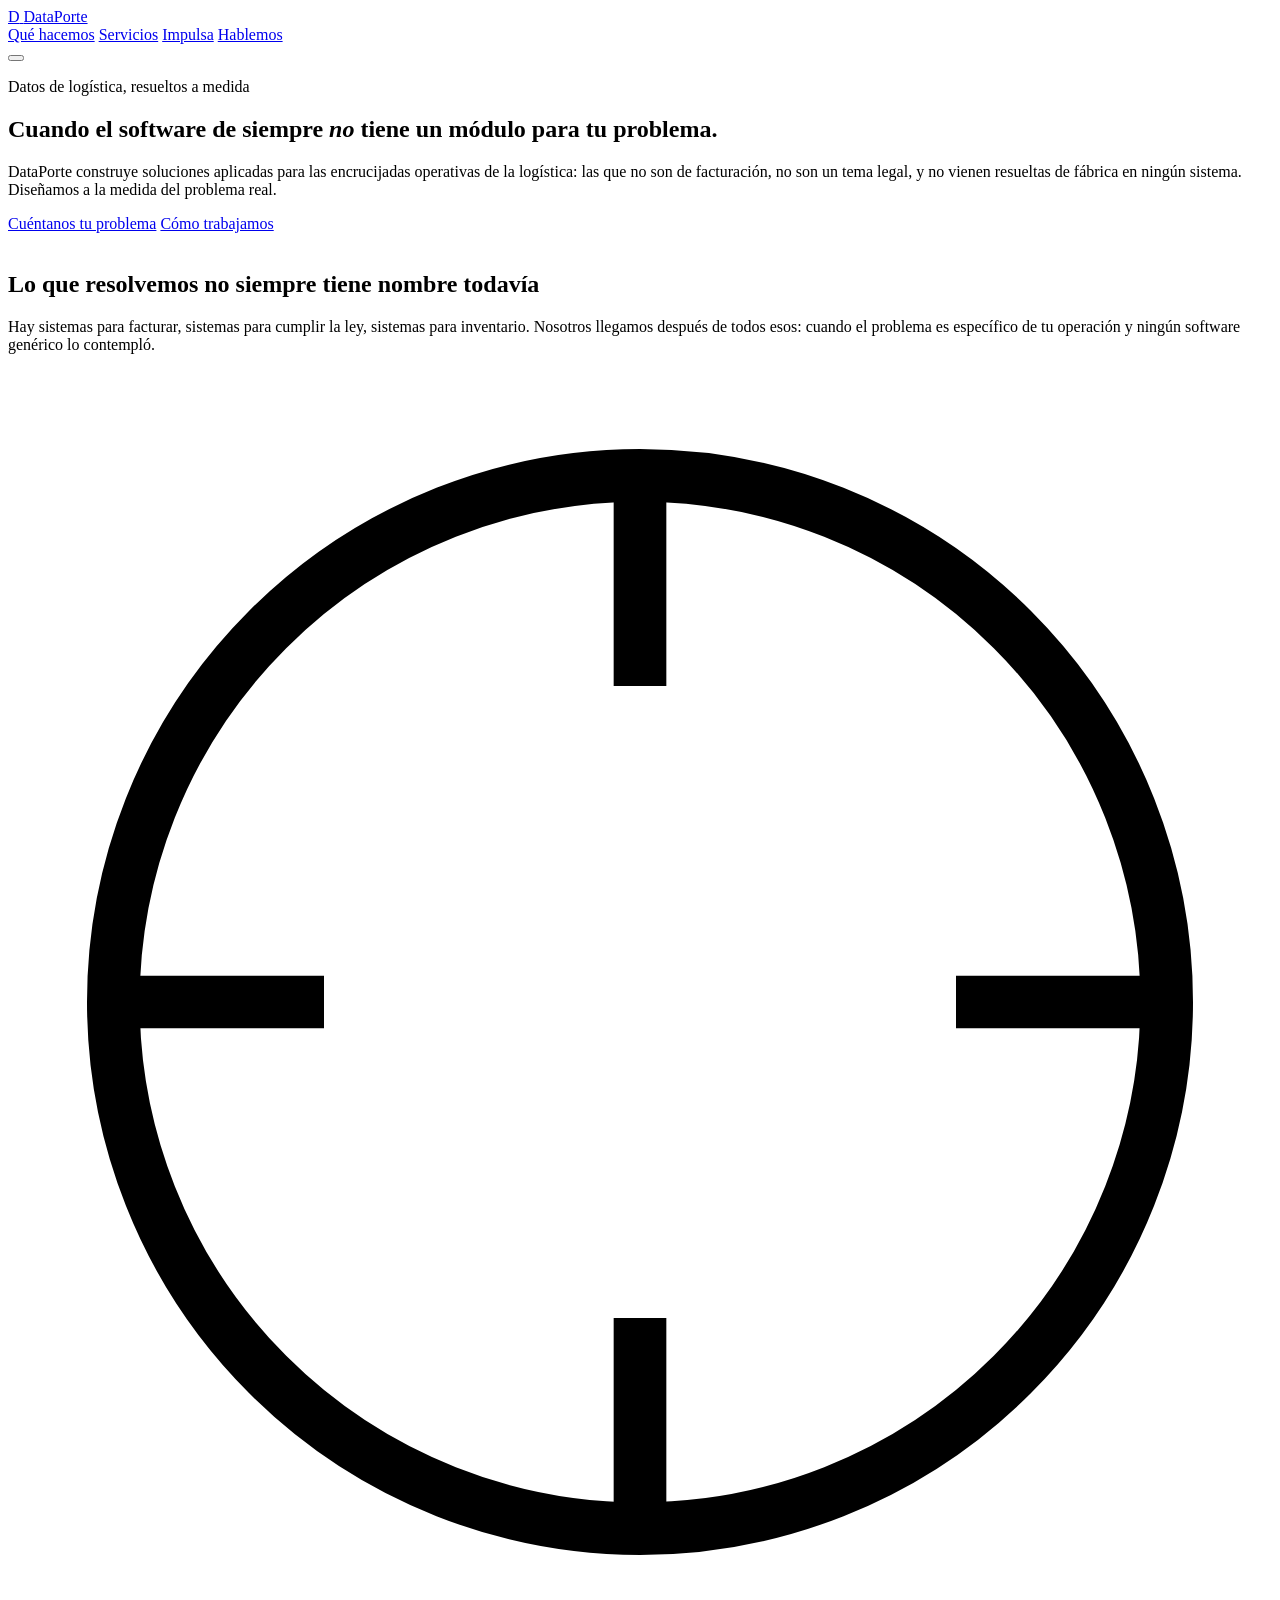
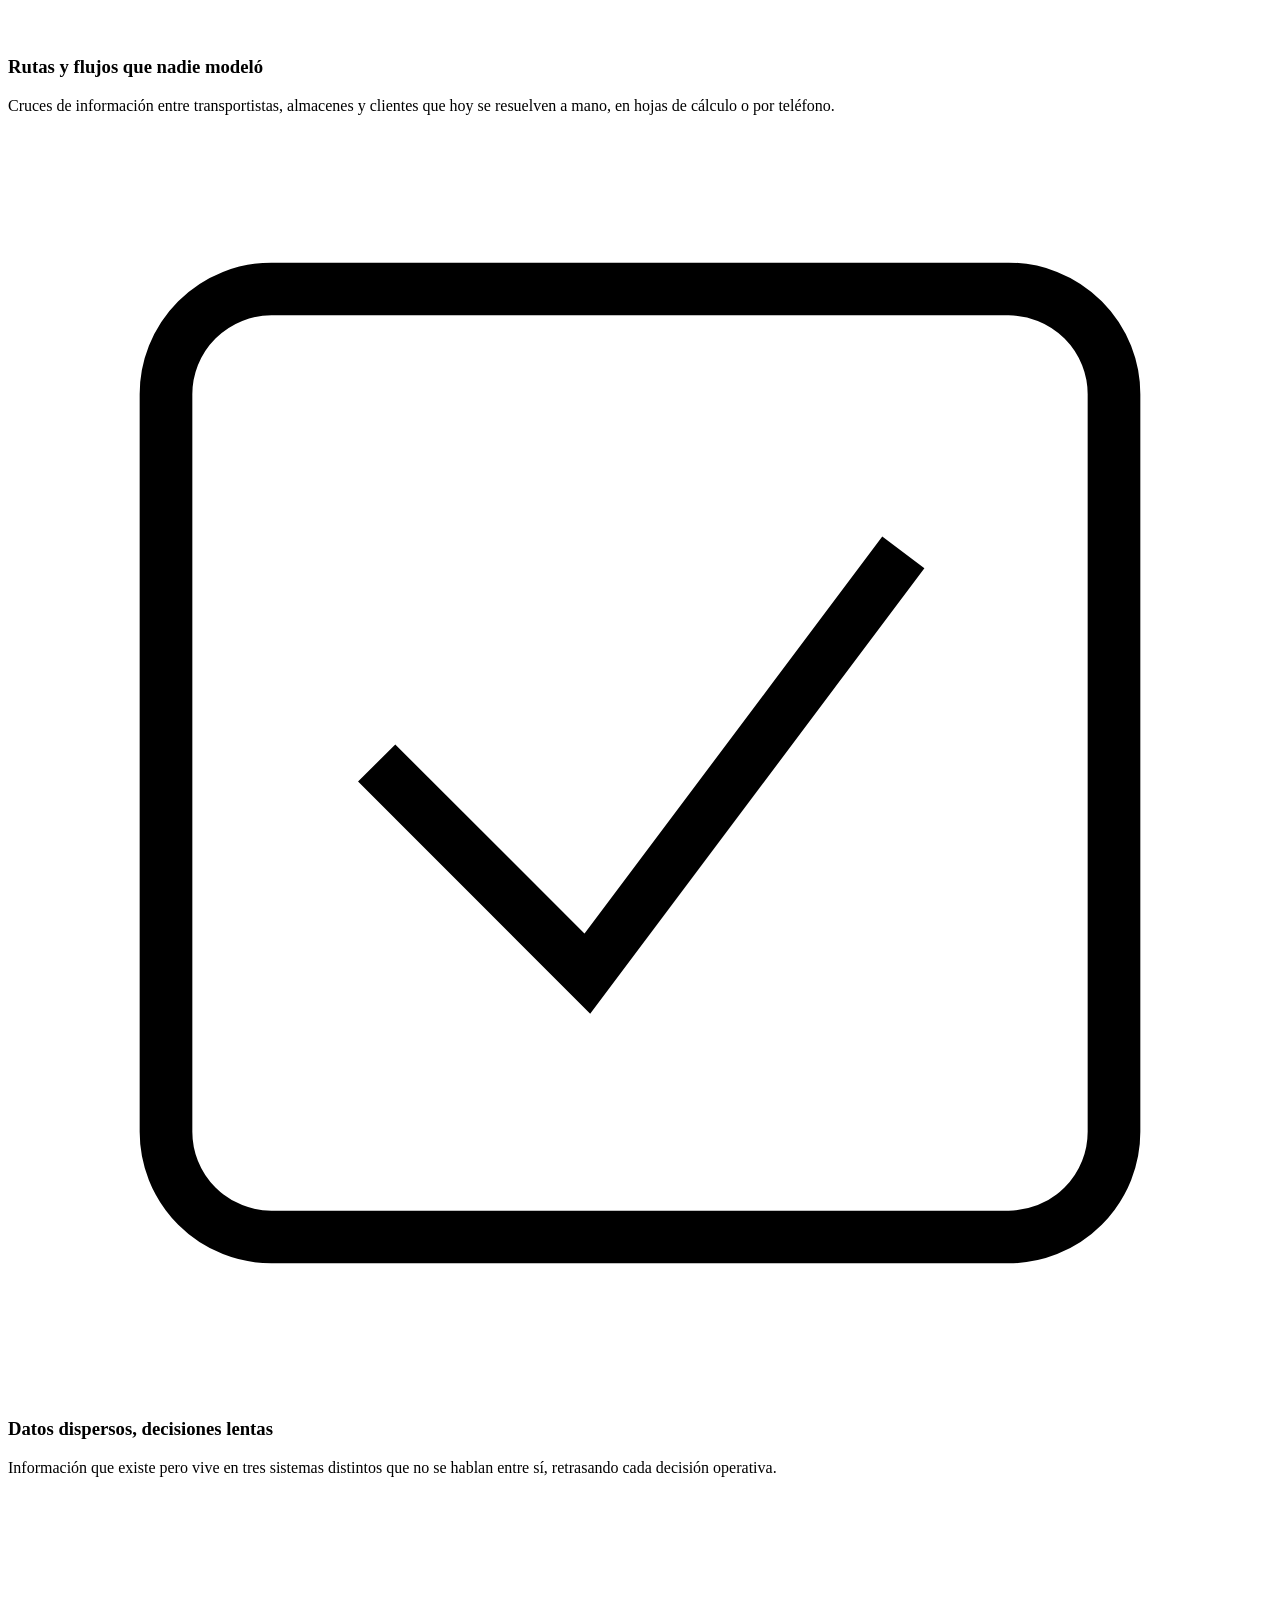
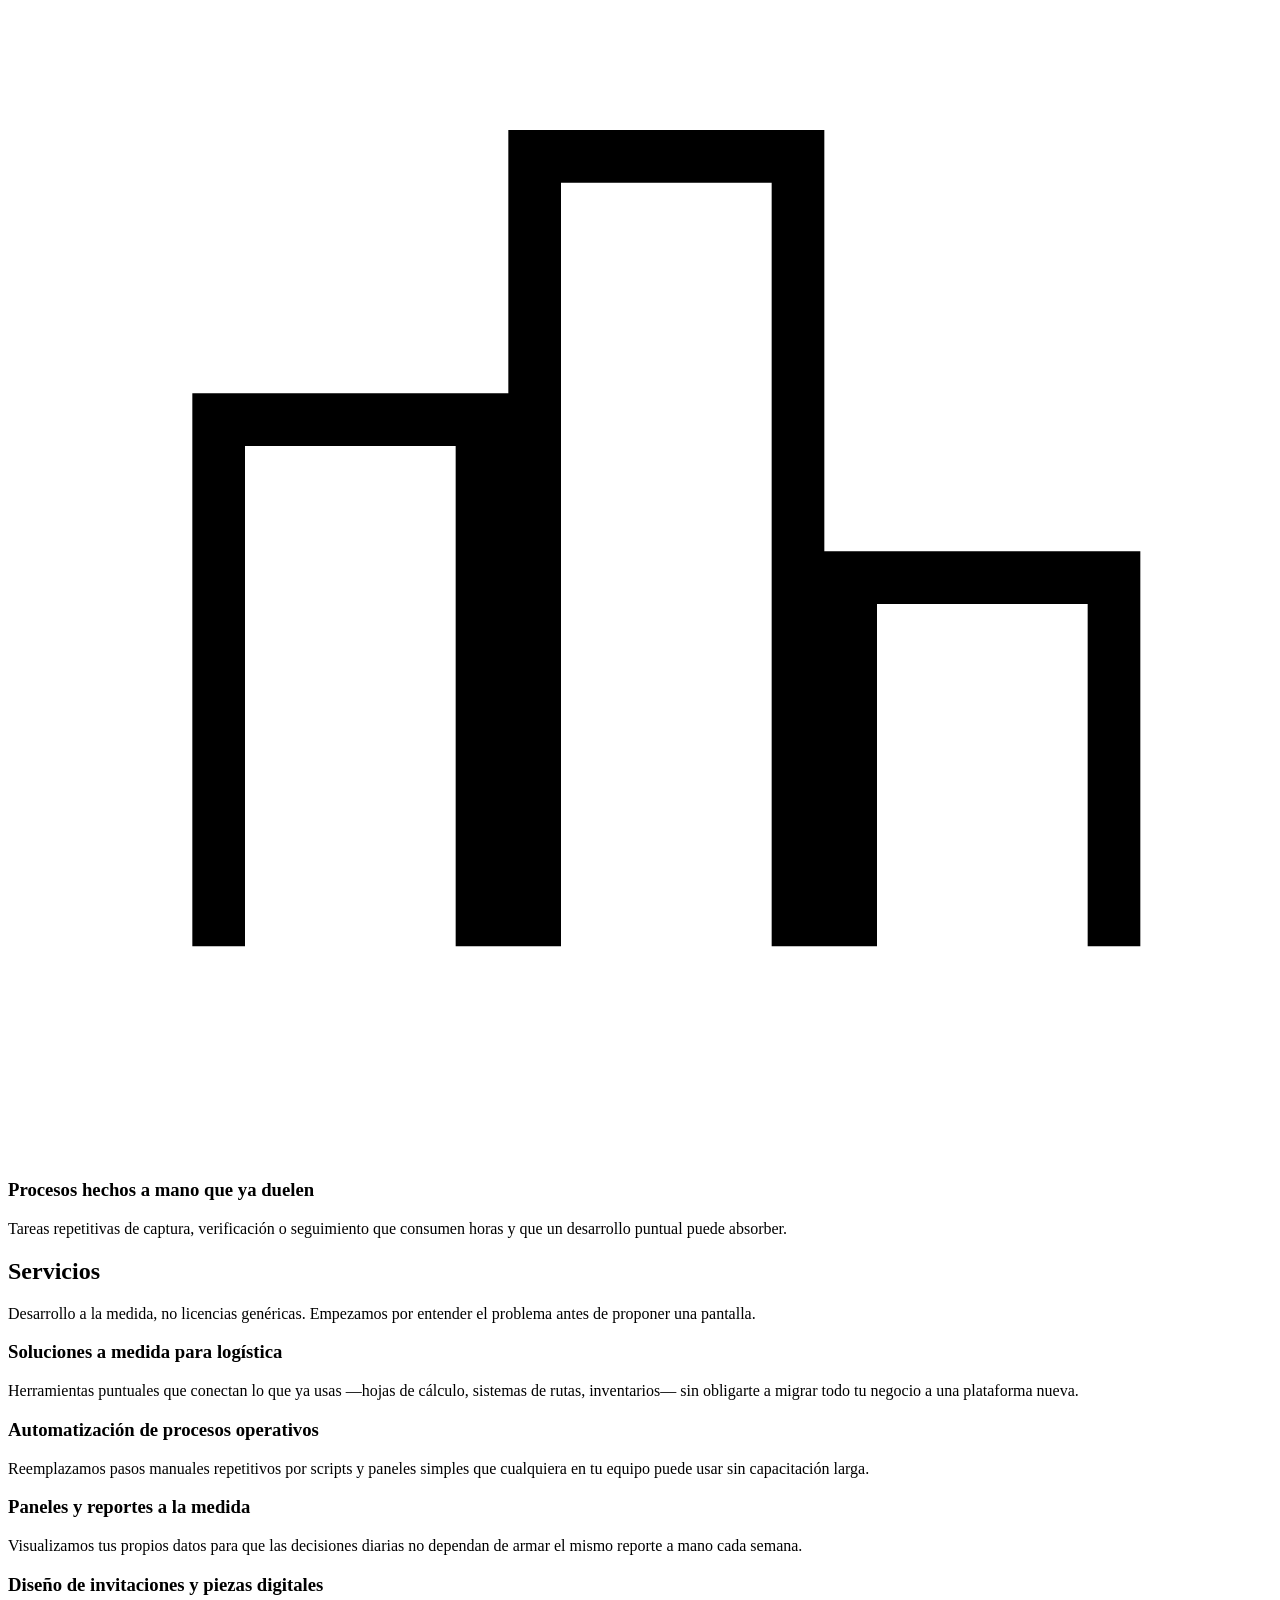
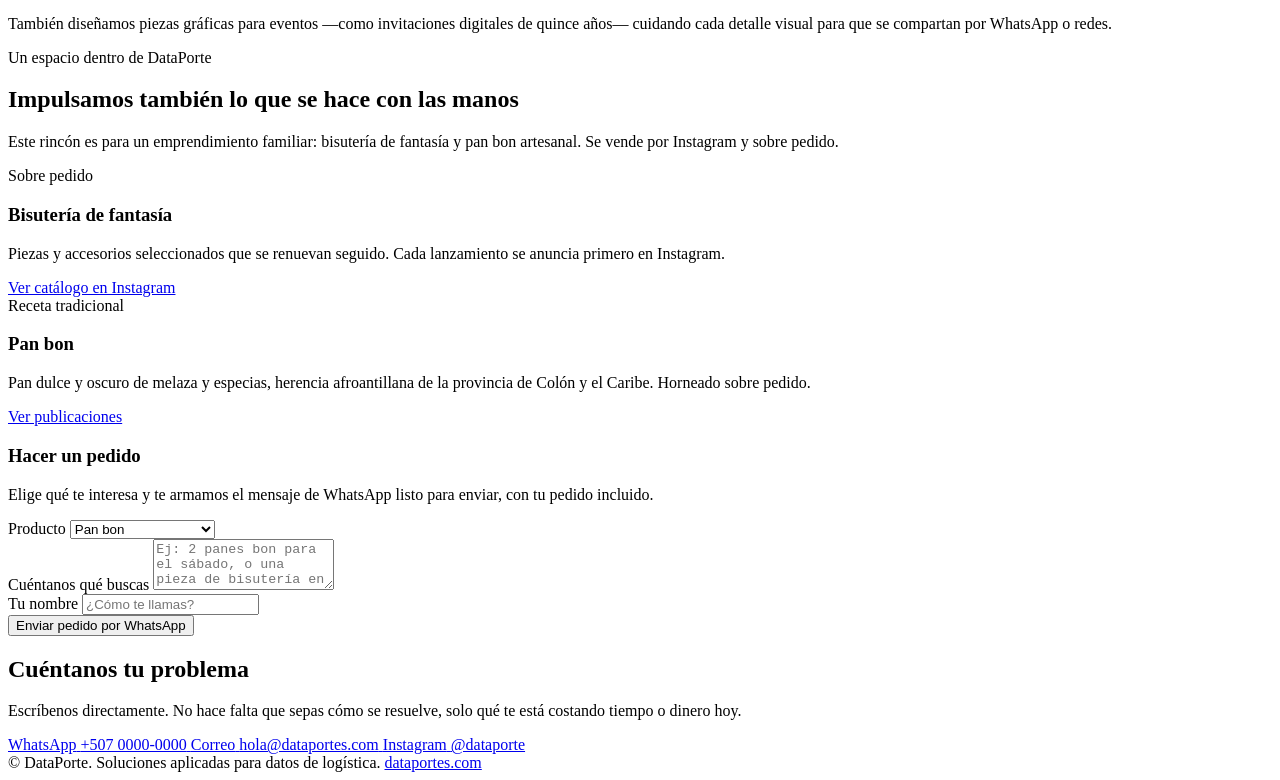
==== index.html @ 29380e54 "Add files via upload" ====
<!DOCTYPE html>
<html lang="es">
<head>
<meta charset="UTF-8">
<meta name="viewport" content="width=device-width, initial-scale=1.0">
<title>DataPorte — Soluciones aplicadas para datos de logística</title>
<meta name="description" content="DataPorte diseña soluciones tecnológicas a medida para problemas de logística y operación que el software convencional no resuelve.">
<link rel="icon" href="assets/logo.png">
<link rel="preconnect" href="https://fonts.googleapis.com">
<link href="https://fonts.googleapis.com/css2?family=Space+Grotesk:wght@400;500;600;700&family=Work+Sans:wght@400;500;600&display=swap" rel="stylesheet">
<link rel="stylesheet" href="../shared/reset.css">
<link rel="stylesheet" href="css/style.css">
</head>
<body>

<div class="route-bg" aria-hidden="true"></div>

<header class="site-header" id="top">
  <div class="wrap header-inner">
    <a class="brand" href="#top">
      <span class="brand-mark">D</span>
      <span class="brand-word">DataPorte</span>
    </a>
    <nav class="main-nav" id="main-nav">
      <a href="#que-hacemos">Qué hacemos</a>
      <a href="#servicios">Servicios</a>
      <a href="#impulsa">Impulsa</a>
      <a href="#contacto" class="nav-cta">Hablemos</a>
    </nav>
    <button class="nav-toggle" id="nav-toggle" aria-expanded="false" aria-controls="main-nav" aria-label="Abrir menú">
      <span></span><span></span><span></span>
    </button>
  </div>
</header>

<main>

  <!-- HERO -->
  <section class="hero wrap" id="hero">
    <div class="hero-copy">
      <p class="hero-kicker">Datos de logística, resueltos a medida</p>
      <h1>Cuando el software de siempre <em>no</em> tiene un módulo para tu problema.</h1>
      <p class="hero-lead">DataPorte construye soluciones aplicadas para las encrucijadas operativas de la logística: las que no son de facturación, no son un tema legal, y no vienen resueltas de fábrica en ningún sistema. Diseñamos a la medida del problema real.</p>
      <div class="hero-actions">
        <a href="#contacto" class="btn btn-primary">Cuéntanos tu problema</a>
        <a href="#que-hacemos" class="btn btn-ghost">Cómo trabajamos</a>
      </div>
    </div>
    <div class="hero-mark" aria-hidden="true">
      <img src="assets/logo.png" alt="" class="hero-logo">
    </div>
  </section>

  <!-- QUE HACEMOS -->
  <section class="section" id="que-hacemos">
    <div class="wrap">
      <div class="section-head">
        <h2>Lo que resolvemos no siempre tiene nombre todavía</h2>
        <p class="section-lead">Hay sistemas para facturar, sistemas para cumplir la ley, sistemas para inventario. Nosotros llegamos después de todos esos: cuando el problema es específico de tu operación y ningún software genérico lo contempló.</p>
      </div>

      <div class="problem-grid">
        <article class="problem-card">
          <svg class="problem-icon" viewBox="0 0 48 48" aria-hidden="true"><circle cx="24" cy="24" r="20" fill="none" stroke="currentColor" stroke-width="2"/><path d="M24 4 L24 12 M24 36 L24 44 M4 24 L12 24 M36 24 L44 24" stroke="currentColor" stroke-width="2"/></svg>
          <h3>Rutas y flujos que nadie modeló</h3>
          <p>Cruces de información entre transportistas, almacenes y clientes que hoy se resuelven a mano, en hojas de cálculo o por teléfono.</p>
        </article>
        <article class="problem-card">
          <svg class="problem-icon" viewBox="0 0 48 48" aria-hidden="true"><rect x="6" y="6" width="36" height="36" rx="4" fill="none" stroke="currentColor" stroke-width="2"/><path d="M14 24 L22 32 L34 16" fill="none" stroke="currentColor" stroke-width="2"/></svg>
          <h3>Datos dispersos, decisiones lentas</h3>
          <p>Información que existe pero vive en tres sistemas distintos que no se hablan entre sí, retrasando cada decisión operativa.</p>
        </article>
        <article class="problem-card">
          <svg class="problem-icon" viewBox="0 0 48 48" aria-hidden="true"><path d="M8 40 L8 20 L18 20 L18 40 M20 40 L20 10 L30 10 L30 40 M32 40 L32 26 L42 26 L42 40" fill="none" stroke="currentColor" stroke-width="2"/></svg>
          <h3>Procesos hechos a mano que ya duelen</h3>
          <p>Tareas repetitivas de captura, verificación o seguimiento que consumen horas y que un desarrollo puntual puede absorber.</p>
        </article>
      </div>
    </div>
  </section>

  <!-- SERVICIOS -->
  <section class="section section-alt" id="servicios">
    <div class="wrap">
      <div class="section-head">
        <h2>Servicios</h2>
        <p class="section-lead">Desarrollo a la medida, no licencias genéricas. Empezamos por entender el problema antes de proponer una pantalla.</p>
      </div>

      <div class="service-list">
        <div class="service-row">
          <h3>Soluciones a medida para logística</h3>
          <p>Herramientas puntuales que conectan lo que ya usas —hojas de cálculo, sistemas de rutas, inventarios— sin obligarte a migrar todo tu negocio a una plataforma nueva.</p>
        </div>
        <div class="service-row">
          <h3>Automatización de procesos operativos</h3>
          <p>Reemplazamos pasos manuales repetitivos por scripts y paneles simples que cualquiera en tu equipo puede usar sin capacitación larga.</p>
        </div>
        <div class="service-row">
          <h3>Paneles y reportes a la medida</h3>
          <p>Visualizamos tus propios datos para que las decisiones diarias no dependan de armar el mismo reporte a mano cada semana.</p>
        </div>
        <div class="service-row">
          <h3>Diseño de invitaciones y piezas digitales</h3>
          <p>También diseñamos piezas gráficas para eventos —como invitaciones digitales de quince años— cuidando cada detalle visual para que se compartan por WhatsApp o redes.</p>
        </div>
      </div>
    </div>
  </section>

  <!-- IMPULSA -->
  <section class="section section-impulsa" id="impulsa">
    <div class="wrap">
      <div class="section-head">
        <p class="hero-kicker impulsa-kicker">Un espacio dentro de DataPorte</p>
        <h2>Impulsamos también lo que se hace con las manos</h2>
        <p class="section-lead">Este rincón es para un emprendimiento familiar: bisutería de fantasía y pan bon artesanal. Se vende por Instagram y sobre pedido.</p>
      </div>

      <div class="impulsa-grid">
        <article class="impulsa-card">
          <div class="impulsa-badge">Sobre pedido</div>
          <h3>Bisutería de fantasía</h3>
          <p>Piezas y accesorios seleccionados que se renuevan seguido. Cada lanzamiento se anuncia primero en Instagram.</p>
          <a href="https://instagram.com/TU_INSTAGRAM_BISUTERIA" target="_blank" rel="noopener" class="btn btn-outline">Ver catálogo en Instagram</a>
        </article>

        <article class="impulsa-card">
          <div class="impulsa-badge">Receta tradicional</div>
          <h3>Pan bon</h3>
          <p>Pan dulce y oscuro de melaza y especias, herencia afroantillana de la provincia de Colón y el Caribe. Horneado sobre pedido.</p>
          <a href="https://instagram.com/TU_INSTAGRAM_PANBON" target="_blank" rel="noopener" class="btn btn-outline">Ver publicaciones</a>
        </article>
      </div>

      <div class="order-box" id="pedido">
        <div class="order-copy">
          <h3>Hacer un pedido</h3>
          <p>Elige qué te interesa y te armamos el mensaje de WhatsApp listo para enviar, con tu pedido incluido.</p>
        </div>
        <form class="order-form" id="order-form">
          <div class="field-row">
            <label for="producto">Producto</label>
            <select id="producto" name="producto">
              <option value="Pan bon">Pan bon</option>
              <option value="Bisutería de fantasía">Bisutería de fantasía</option>
              <option value="Ambos">Ambos</option>
            </select>
          </div>
          <div class="field-row">
            <label for="detalle">Cuéntanos qué buscas</label>
            <textarea id="detalle" name="detalle" rows="3" placeholder="Ej: 2 panes bon para el sábado, o una pieza de bisutería en tono dorado"></textarea>
          </div>
          <div class="field-row">
            <label for="nombre">Tu nombre</label>
            <input type="text" id="nombre" name="nombre" placeholder="¿Cómo te llamas?">
          </div>
          <button type="submit" class="btn btn-primary">Enviar pedido por WhatsApp</button>
          <p class="order-note" id="order-note"></p>
        </form>
      </div>
    </div>
  </section>

  <!-- CONTACTO -->
  <section class="section section-contact" id="contacto">
    <div class="wrap contact-inner">
      <div>
        <h2>Cuéntanos tu problema</h2>
        <p class="section-lead">Escríbenos directamente. No hace falta que sepas cómo se resuelve, solo qué te está costando tiempo o dinero hoy.</p>
      </div>
      <div class="contact-links">
        <a href="https://wa.me/50700000000" target="_blank" rel="noopener" class="contact-link">
          <span class="contact-label">WhatsApp</span>
          <span class="contact-value">+507 0000-0000</span>
        </a>
        <a href="mailto:hola@dataportes.com" class="contact-link">
          <span class="contact-label">Correo</span>
          <span class="contact-value">hola@dataportes.com</span>
        </a>
        <a href="https://instagram.com/TU_INSTAGRAM_DATAPORTE" target="_blank" rel="noopener" class="contact-link">
          <span class="contact-label">Instagram</span>
          <span class="contact-value">@dataporte</span>
        </a>
      </div>
    </div>
  </section>

</main>

<footer class="site-footer">
  <div class="wrap footer-inner">
    <span>© <span id="year"></span> DataPorte. Soluciones aplicadas para datos de logística.</span>
    <a href="/" class="footer-note">dataportes.com</a>
  </div>
</footer>

<script src="js/script.js"></script>
</body>
</html>
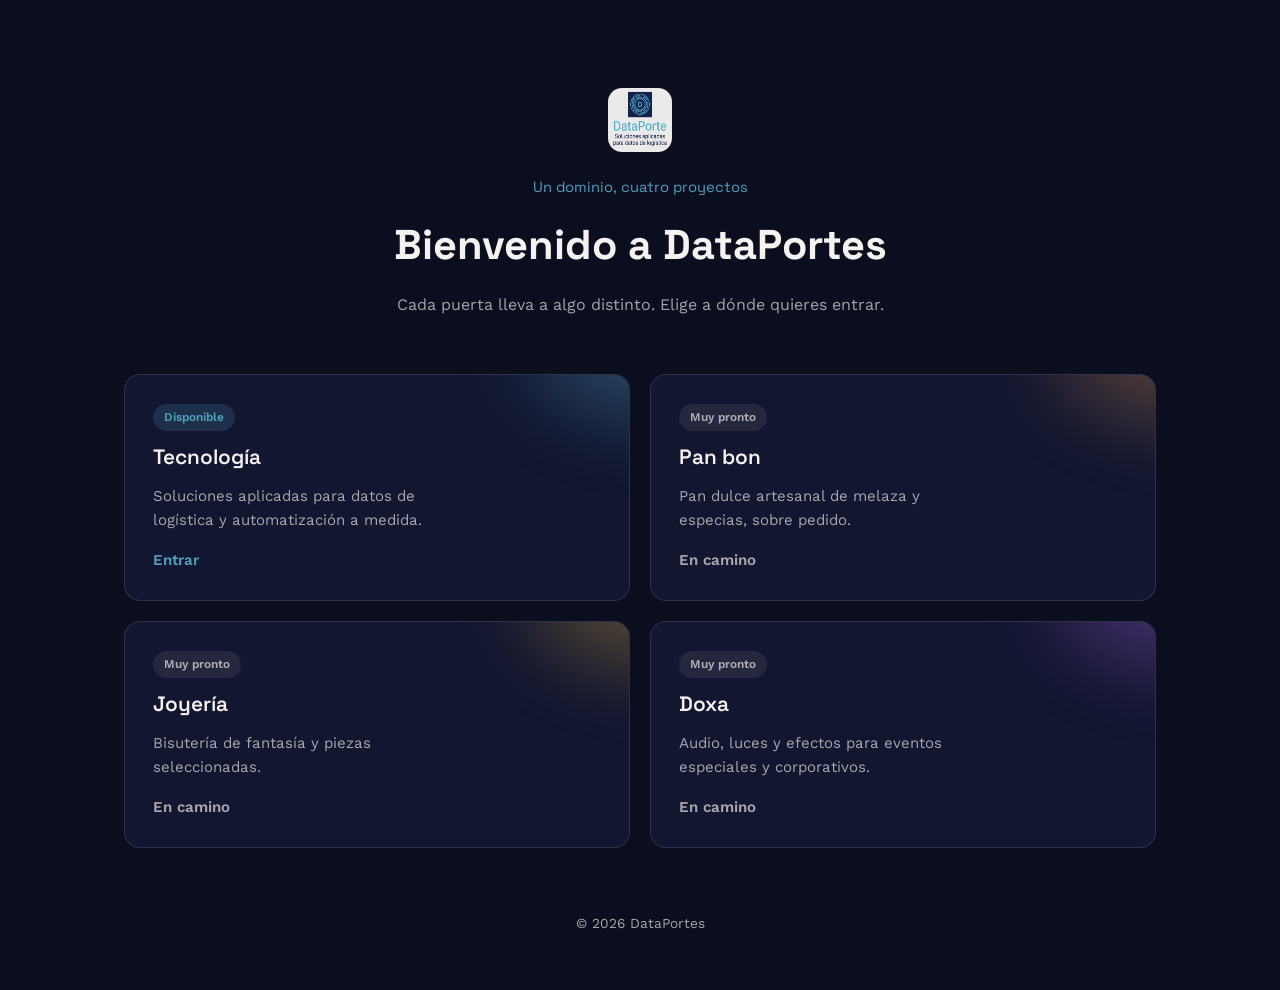
==== commit 7e305a59: "Add files via upload" ====
--- a/index.html
+++ b/index.html
@@ -3,197 +3,68 @@
 <head>
 <meta charset="UTF-8">
 <meta name="viewport" content="width=device-width, initial-scale=1.0">
-<title>DataPorte — Soluciones aplicadas para datos de logística</title>
-<meta name="description" content="DataPorte diseña soluciones tecnológicas a medida para problemas de logística y operación que el software convencional no resuelve.">
+<title>DataPortes</title>
+<meta name="description" content="DataPortes: tecnología a medida, pan bon artesanal, bisutería y producción de eventos.">
 <link rel="icon" href="assets/logo.png">
 <link rel="preconnect" href="https://fonts.googleapis.com">
-<link href="https://fonts.googleapis.com/css2?family=Space+Grotesk:wght@400;500;600;700&family=Work+Sans:wght@400;500;600&display=swap" rel="stylesheet">
-<link rel="stylesheet" href="../shared/reset.css">
+<link href="https://fonts.googleapis.com/css2?family=Space+Grotesk:wght@500;600;700&family=Work+Sans:wght@400;500;600&display=swap" rel="stylesheet">
+<link rel="stylesheet" href="shared/reset.css">
 <link rel="stylesheet" href="css/style.css">
 </head>
 <body>
 
-<div class="route-bg" aria-hidden="true"></div>
+<main class="portal">
+  <header class="portal-head">
+    <img src="assets/logo.png" alt="DataPortes" class="portal-logo">
+    <p class="portal-eyebrow">Un dominio, cuatro proyectos</p>
+    <h1>Bienvenido a DataPortes</h1>
+    <p class="portal-lead">Cada puerta lleva a algo distinto. Elige a dónde quieres entrar.</p>
+  </header>
 
-<header class="site-header" id="top">
-  <div class="wrap header-inner">
-    <a class="brand" href="#top">
-      <span class="brand-mark">D</span>
-      <span class="brand-word">DataPorte</span>
+  <div class="doors">
+
+    <a class="door door-live door-teal" href="/home/">
+      <div class="door-top">
+        <span class="door-tag">Disponible</span>
+      </div>
+      <h2>Tecnología</h2>
+      <p>Soluciones aplicadas para datos de logística y automatización a medida.</p>
+      <span class="door-cta">Entrar</span>
     </a>
-    <nav class="main-nav" id="main-nav">
-      <a href="#que-hacemos">Qué hacemos</a>
-      <a href="#servicios">Servicios</a>
-      <a href="#impulsa">Impulsa</a>
-      <a href="#contacto" class="nav-cta">Hablemos</a>
-    </nav>
-    <button class="nav-toggle" id="nav-toggle" aria-expanded="false" aria-controls="main-nav" aria-label="Abrir menú">
-      <span></span><span></span><span></span>
-    </button>
+
+    <div class="door door-soon door-spice">
+      <div class="door-top">
+        <span class="door-tag">Muy pronto</span>
+      </div>
+      <h2>Pan bon</h2>
+      <p>Pan dulce artesanal de melaza y especias, sobre pedido.</p>
+      <span class="door-cta door-cta-soon">En camino</span>
+    </div>
+
+    <div class="door door-soon door-gold">
+      <div class="door-top">
+        <span class="door-tag">Muy pronto</span>
+      </div>
+      <h2>Joyería</h2>
+      <p>Bisutería de fantasía y piezas seleccionadas.</p>
+      <span class="door-cta door-cta-soon">En camino</span>
+    </div>
+
+    <div class="door door-soon door-violet">
+      <div class="door-top">
+        <span class="door-tag">Muy pronto</span>
+      </div>
+      <h2>Doxa</h2>
+      <p>Audio, luces y efectos para eventos especiales y corporativos.</p>
+      <span class="door-cta door-cta-soon">En camino</span>
+    </div>
+
   </div>
-</header>
 
-<main>
-
-  <!-- HERO -->
-  <section class="hero wrap" id="hero">
-    <div class="hero-copy">
-      <p class="hero-kicker">Datos de logística, resueltos a medida</p>
-      <h1>Cuando el software de siempre <em>no</em> tiene un módulo para tu problema.</h1>
-      <p class="hero-lead">DataPorte construye soluciones aplicadas para las encrucijadas operativas de la logística: las que no son de facturación, no son un tema legal, y no vienen resueltas de fábrica en ningún sistema. Diseñamos a la medida del problema real.</p>
-      <div class="hero-actions">
-        <a href="#contacto" class="btn btn-primary">Cuéntanos tu problema</a>
-        <a href="#que-hacemos" class="btn btn-ghost">Cómo trabajamos</a>
-      </div>
-    </div>
-    <div class="hero-mark" aria-hidden="true">
-      <img src="assets/logo.png" alt="" class="hero-logo">
-    </div>
-  </section>
-
-  <!-- QUE HACEMOS -->
-  <section class="section" id="que-hacemos">
-    <div class="wrap">
-      <div class="section-head">
-        <h2>Lo que resolvemos no siempre tiene nombre todavía</h2>
-        <p class="section-lead">Hay sistemas para facturar, sistemas para cumplir la ley, sistemas para inventario. Nosotros llegamos después de todos esos: cuando el problema es específico de tu operación y ningún software genérico lo contempló.</p>
-      </div>
-
-      <div class="problem-grid">
-        <article class="problem-card">
-          <svg class="problem-icon" viewBox="0 0 48 48" aria-hidden="true"><circle cx="24" cy="24" r="20" fill="none" stroke="currentColor" stroke-width="2"/><path d="M24 4 L24 12 M24 36 L24 44 M4 24 L12 24 M36 24 L44 24" stroke="currentColor" stroke-width="2"/></svg>
-          <h3>Rutas y flujos que nadie modeló</h3>
-          <p>Cruces de información entre transportistas, almacenes y clientes que hoy se resuelven a mano, en hojas de cálculo o por teléfono.</p>
-        </article>
-        <article class="problem-card">
-          <svg class="problem-icon" viewBox="0 0 48 48" aria-hidden="true"><rect x="6" y="6" width="36" height="36" rx="4" fill="none" stroke="currentColor" stroke-width="2"/><path d="M14 24 L22 32 L34 16" fill="none" stroke="currentColor" stroke-width="2"/></svg>
-          <h3>Datos dispersos, decisiones lentas</h3>
-          <p>Información que existe pero vive en tres sistemas distintos que no se hablan entre sí, retrasando cada decisión operativa.</p>
-        </article>
-        <article class="problem-card">
-          <svg class="problem-icon" viewBox="0 0 48 48" aria-hidden="true"><path d="M8 40 L8 20 L18 20 L18 40 M20 40 L20 10 L30 10 L30 40 M32 40 L32 26 L42 26 L42 40" fill="none" stroke="currentColor" stroke-width="2"/></svg>
-          <h3>Procesos hechos a mano que ya duelen</h3>
-          <p>Tareas repetitivas de captura, verificación o seguimiento que consumen horas y que un desarrollo puntual puede absorber.</p>
-        </article>
-      </div>
-    </div>
-  </section>
-
-  <!-- SERVICIOS -->
-  <section class="section section-alt" id="servicios">
-    <div class="wrap">
-      <div class="section-head">
-        <h2>Servicios</h2>
-        <p class="section-lead">Desarrollo a la medida, no licencias genéricas. Empezamos por entender el problema antes de proponer una pantalla.</p>
-      </div>
-
-      <div class="service-list">
-        <div class="service-row">
-          <h3>Soluciones a medida para logística</h3>
-          <p>Herramientas puntuales que conectan lo que ya usas —hojas de cálculo, sistemas de rutas, inventarios— sin obligarte a migrar todo tu negocio a una plataforma nueva.</p>
-        </div>
-        <div class="service-row">
-          <h3>Automatización de procesos operativos</h3>
-          <p>Reemplazamos pasos manuales repetitivos por scripts y paneles simples que cualquiera en tu equipo puede usar sin capacitación larga.</p>
-        </div>
-        <div class="service-row">
-          <h3>Paneles y reportes a la medida</h3>
-          <p>Visualizamos tus propios datos para que las decisiones diarias no dependan de armar el mismo reporte a mano cada semana.</p>
-        </div>
-        <div class="service-row">
-          <h3>Diseño de invitaciones y piezas digitales</h3>
-          <p>También diseñamos piezas gráficas para eventos —como invitaciones digitales de quince años— cuidando cada detalle visual para que se compartan por WhatsApp o redes.</p>
-        </div>
-      </div>
-    </div>
-  </section>
-
-  <!-- IMPULSA -->
-  <section class="section section-impulsa" id="impulsa">
-    <div class="wrap">
-      <div class="section-head">
-        <p class="hero-kicker impulsa-kicker">Un espacio dentro de DataPorte</p>
-        <h2>Impulsamos también lo que se hace con las manos</h2>
-        <p class="section-lead">Este rincón es para un emprendimiento familiar: bisutería de fantasía y pan bon artesanal. Se vende por Instagram y sobre pedido.</p>
-      </div>
-
-      <div class="impulsa-grid">
-        <article class="impulsa-card">
-          <div class="impulsa-badge">Sobre pedido</div>
-          <h3>Bisutería de fantasía</h3>
-          <p>Piezas y accesorios seleccionados que se renuevan seguido. Cada lanzamiento se anuncia primero en Instagram.</p>
-          <a href="https://instagram.com/TU_INSTAGRAM_BISUTERIA" target="_blank" rel="noopener" class="btn btn-outline">Ver catálogo en Instagram</a>
-        </article>
-
-        <article class="impulsa-card">
-          <div class="impulsa-badge">Receta tradicional</div>
-          <h3>Pan bon</h3>
-          <p>Pan dulce y oscuro de melaza y especias, herencia afroantillana de la provincia de Colón y el Caribe. Horneado sobre pedido.</p>
-          <a href="https://instagram.com/TU_INSTAGRAM_PANBON" target="_blank" rel="noopener" class="btn btn-outline">Ver publicaciones</a>
-        </article>
-      </div>
-
-      <div class="order-box" id="pedido">
-        <div class="order-copy">
-          <h3>Hacer un pedido</h3>
-          <p>Elige qué te interesa y te armamos el mensaje de WhatsApp listo para enviar, con tu pedido incluido.</p>
-        </div>
-        <form class="order-form" id="order-form">
-          <div class="field-row">
-            <label for="producto">Producto</label>
-            <select id="producto" name="producto">
-              <option value="Pan bon">Pan bon</option>
-              <option value="Bisutería de fantasía">Bisutería de fantasía</option>
-              <option value="Ambos">Ambos</option>
-            </select>
-          </div>
-          <div class="field-row">
-            <label for="detalle">Cuéntanos qué buscas</label>
-            <textarea id="detalle" name="detalle" rows="3" placeholder="Ej: 2 panes bon para el sábado, o una pieza de bisutería en tono dorado"></textarea>
-          </div>
-          <div class="field-row">
-            <label for="nombre">Tu nombre</label>
-            <input type="text" id="nombre" name="nombre" placeholder="¿Cómo te llamas?">
-          </div>
-          <button type="submit" class="btn btn-primary">Enviar pedido por WhatsApp</button>
-          <p class="order-note" id="order-note"></p>
-        </form>
-      </div>
-    </div>
-  </section>
-
-  <!-- CONTACTO -->
-  <section class="section section-contact" id="contacto">
-    <div class="wrap contact-inner">
-      <div>
-        <h2>Cuéntanos tu problema</h2>
-        <p class="section-lead">Escríbenos directamente. No hace falta que sepas cómo se resuelve, solo qué te está costando tiempo o dinero hoy.</p>
-      </div>
-      <div class="contact-links">
-        <a href="https://wa.me/50700000000" target="_blank" rel="noopener" class="contact-link">
-          <span class="contact-label">WhatsApp</span>
-          <span class="contact-value">+507 0000-0000</span>
-        </a>
-        <a href="mailto:hola@dataportes.com" class="contact-link">
-          <span class="contact-label">Correo</span>
-          <span class="contact-value">hola@dataportes.com</span>
-        </a>
-        <a href="https://instagram.com/TU_INSTAGRAM_DATAPORTE" target="_blank" rel="noopener" class="contact-link">
-          <span class="contact-label">Instagram</span>
-          <span class="contact-value">@dataporte</span>
-        </a>
-      </div>
-    </div>
-  </section>
-
+  <footer class="portal-footer">
+    <span>© <span id="year"></span> DataPortes</span>
+  </footer>
 </main>
-
-<footer class="site-footer">
-  <div class="wrap footer-inner">
-    <span>© <span id="year"></span> DataPorte. Soluciones aplicadas para datos de logística.</span>
-    <a href="/" class="footer-note">dataportes.com</a>
-  </div>
-</footer>
 
 <script src="js/script.js"></script>
 </body>
--- a/css/style.css
+++ b/css/style.css
@@ -0,0 +1,169 @@
+:root{
+  --bg: #0b0e1f;
+  --paper: #121630;
+  --ink: #f4f3f0;
+  --ink-soft: rgba(244,243,240,0.66);
+  --line: rgba(244,243,240,0.12);
+
+  --teal: #4f9fbb;
+  --spice: #c98a4a;
+  --gold: #cda23a;
+  --violet: #9d5fd6;
+
+  --font-display: "Space Grotesk", "Helvetica Neue", Arial, sans-serif;
+  --font-body: "Work Sans", "Helvetica Neue", Arial, sans-serif;
+}
+
+body{
+  background: var(--bg);
+  color: var(--ink);
+  font-family: var(--font-body);
+  line-height: 1.6;
+  min-height: 100vh;
+}
+
+.portal{
+  max-width: 1080px;
+  margin: 0 auto;
+  padding: 88px 24px 56px;
+  display: flex;
+  flex-direction: column;
+  align-items: center;
+}
+
+.portal-head{
+  text-align: center;
+  max-width: 520px;
+  margin-bottom: 56px;
+}
+
+.portal-logo{
+  width: 64px;
+  height: 64px;
+  border-radius: 14px;
+  margin: 0 auto 24px;
+}
+
+.portal-eyebrow{
+  font-family: var(--font-display);
+  color: var(--teal);
+  font-size: 0.92rem;
+  margin-bottom: 12px;
+}
+
+.portal-head h1{
+  font-family: var(--font-display);
+  font-weight: 700;
+  font-size: clamp(1.8rem, 4vw, 2.6rem);
+  margin-bottom: 14px;
+}
+
+.portal-lead{
+  color: var(--ink-soft);
+}
+
+.doors{
+  width: 100%;
+  display: grid;
+  grid-template-columns: repeat(2, 1fr);
+  gap: 20px;
+}
+
+.door{
+  position: relative;
+  display: flex;
+  flex-direction: column;
+  gap: 10px;
+  padding: 28px;
+  border-radius: 16px;
+  background: var(--paper);
+  border: 1px solid var(--line);
+  text-decoration: none;
+  color: var(--ink);
+  overflow: hidden;
+  transition: transform 0.18s ease, border-color 0.18s ease;
+}
+
+.door::before{
+  content: "";
+  position: absolute;
+  inset: -40% -40% auto auto;
+  width: 60%;
+  height: 60%;
+  border-radius: 50%;
+  filter: blur(40px);
+  opacity: 0.35;
+  pointer-events: none;
+}
+
+.door-teal::before{ background: var(--teal); }
+.door-spice::before{ background: var(--spice); }
+.door-gold::before{ background: var(--gold); }
+.door-violet::before{ background: var(--violet); }
+
+.door-live:hover{
+  transform: translateY(-3px);
+  border-color: var(--teal);
+  text-decoration: none;
+}
+
+.door h2{
+  font-family: var(--font-display);
+  font-weight: 600;
+  font-size: 1.3rem;
+  position: relative;
+}
+
+.door p{
+  color: var(--ink-soft);
+  font-size: 0.94rem;
+  max-width: 34ch;
+  position: relative;
+}
+
+.door-top{
+  position: relative;
+}
+
+.door-tag{
+  display: inline-block;
+  font-size: 0.74rem;
+  font-weight: 600;
+  padding: 4px 11px;
+  border-radius: 999px;
+  background: rgba(244,243,240,0.08);
+  color: var(--ink-soft);
+}
+
+.door-live .door-tag{
+  background: rgba(79,159,187,0.18);
+  color: var(--teal);
+}
+
+.door-cta{
+  margin-top: auto;
+  padding-top: 6px;
+  font-weight: 600;
+  font-size: 0.94rem;
+  position: relative;
+}
+
+.door-live .door-cta{ color: var(--teal); }
+.door-cta-soon{ color: var(--ink-soft); }
+
+.door-soon{
+  cursor: default;
+}
+.door-soon:hover{
+  transform: none;
+}
+
+.portal-footer{
+  margin-top: 64px;
+  font-size: 0.86rem;
+  color: var(--ink-soft);
+}
+
+@media (max-width: 640px){
+  .doors{ grid-template-columns: 1fr; }
+}
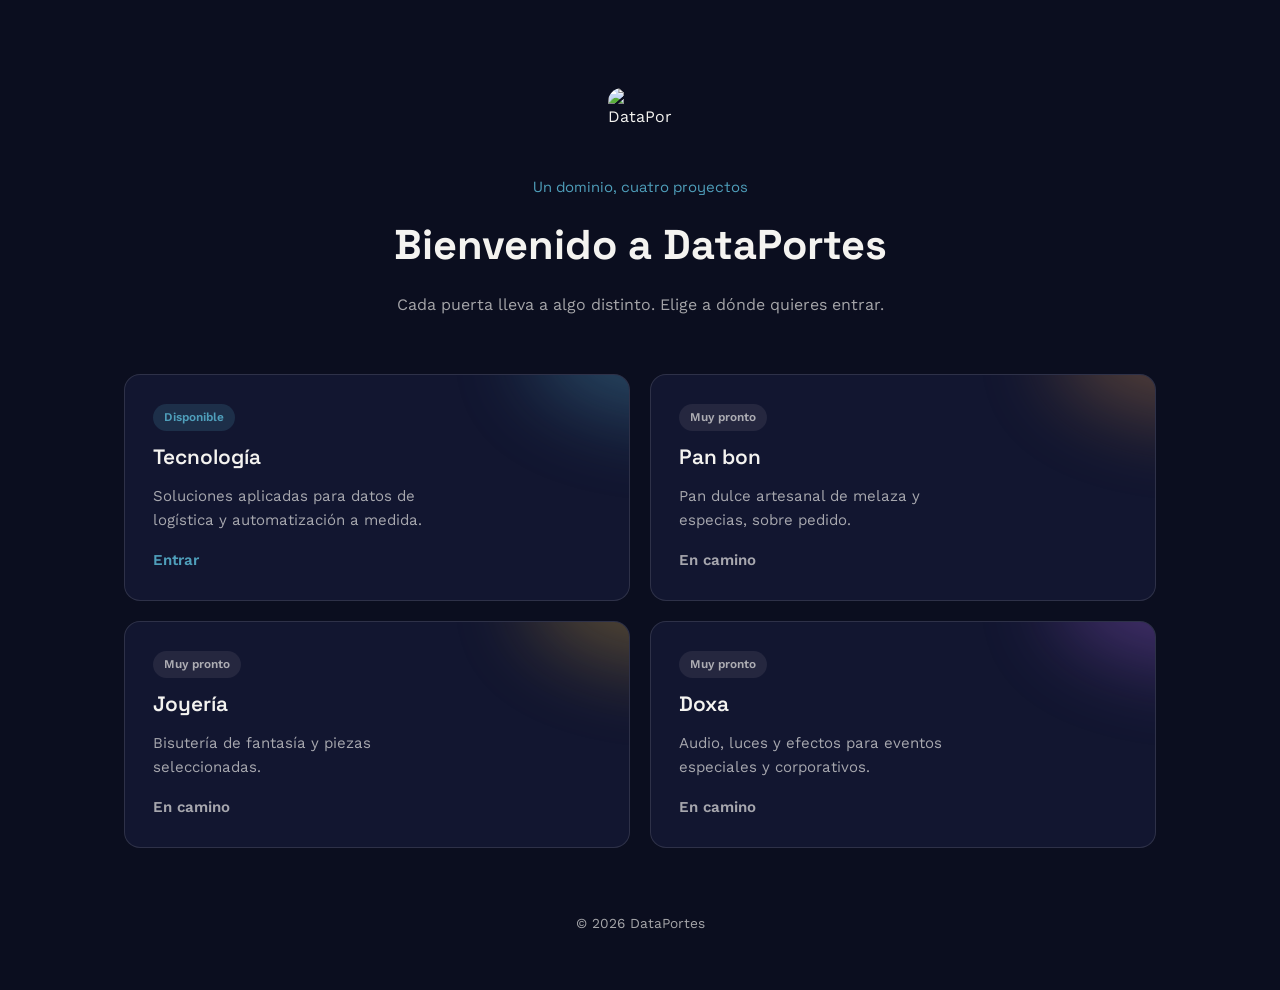
==== commit 961f3ad0: "Update logo image source in index.html" ====
--- a/index.html
+++ b/index.html
@@ -15,7 +15,7 @@
 
 <main class="portal">
   <header class="portal-head">
-    <img src="assets/logo.png" alt="DataPortes" class="portal-logo">
+    <img src="https://acortar.link/S1R0at" alt="DataPortes" class="portal-logo">
     <p class="portal-eyebrow">Un dominio, cuatro proyectos</p>
     <h1>Bienvenido a DataPortes</h1>
     <p class="portal-lead">Cada puerta lleva a algo distinto. Elige a dónde quieres entrar.</p>
@@ -23,7 +23,7 @@
 
   <div class="doors">
 
-    <a class="door door-live door-teal" href="/home/">
+    <a class="door door-live door-teal" href="home/">
       <div class="door-top">
         <span class="door-tag">Disponible</span>
       </div>
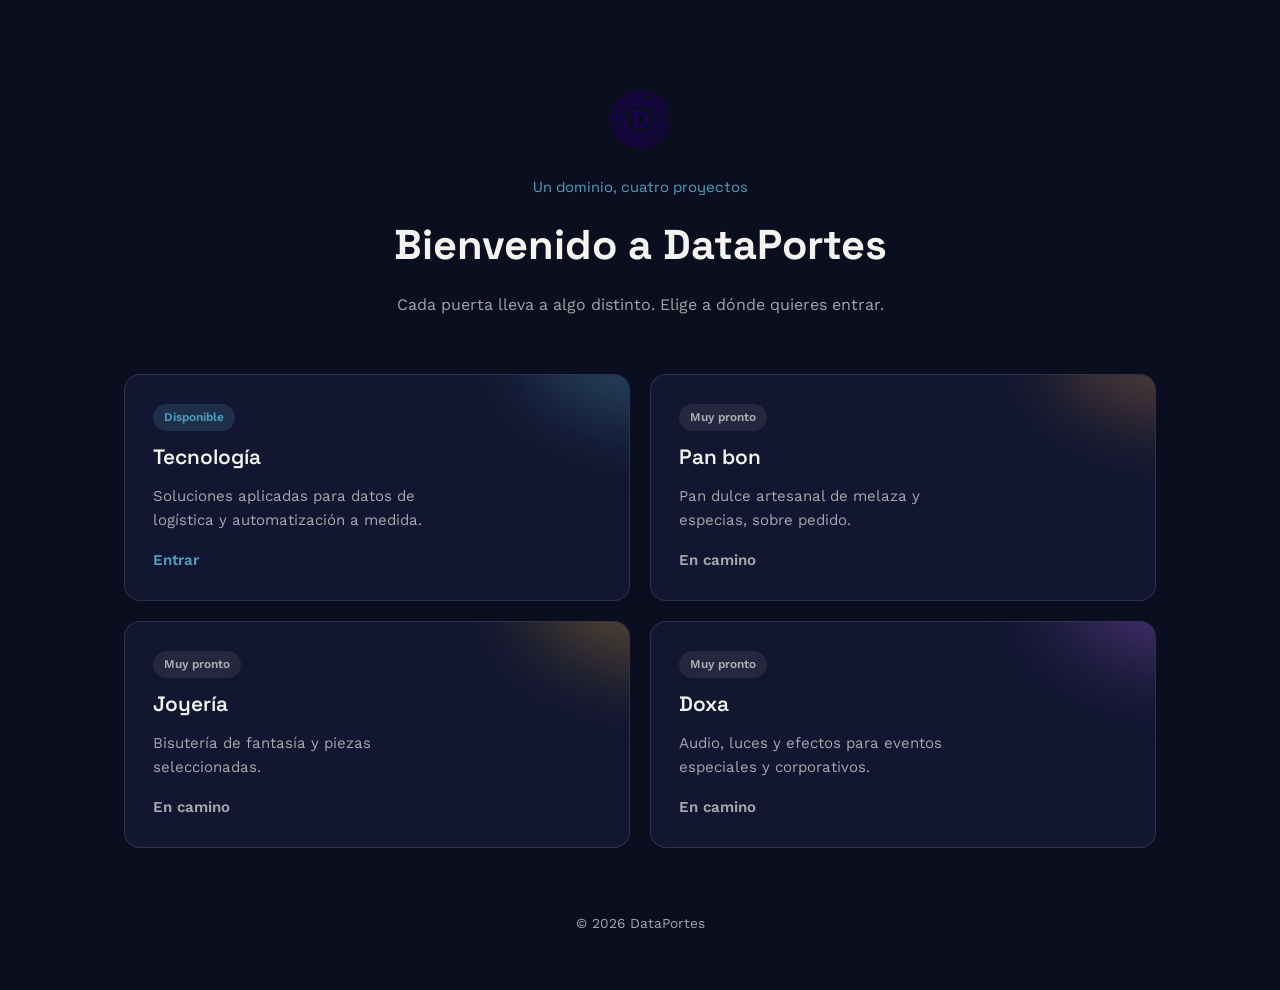
==== commit cc089925: "Update logo image source in index.html" ====
--- a/index.html
+++ b/index.html
@@ -15,7 +15,7 @@
 
 <main class="portal">
   <header class="portal-head">
-    <img src="https://acortar.link/S1R0at" alt="DataPortes" class="portal-logo">
+    <img src="assets/logodataporteazul.png" alt="DataPortes" class="portal-logo">
     <p class="portal-eyebrow">Un dominio, cuatro proyectos</p>
     <h1>Bienvenido a DataPortes</h1>
     <p class="portal-lead">Cada puerta lleva a algo distinto. Elige a dónde quieres entrar.</p>
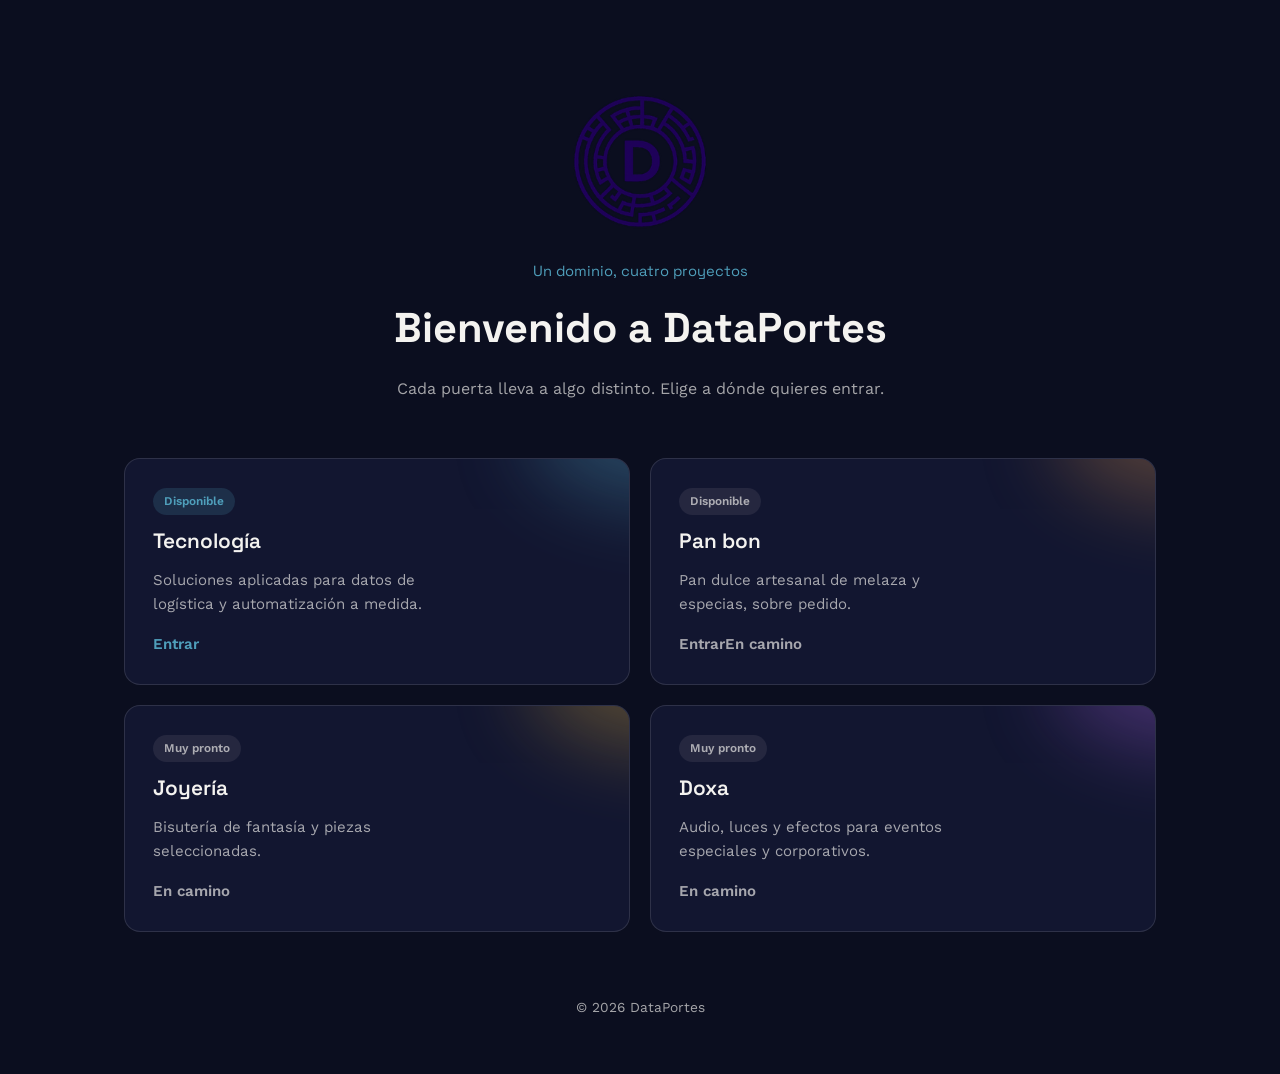
==== commit bdd352af: "Update door status and text in index.html" ====
--- a/index.html
+++ b/index.html
@@ -32,13 +32,13 @@
       <span class="door-cta">Entrar</span>
     </a>
 
-    <div class="door door-soon door-spice">
+    <div class="door door-soon door-spice" href="panbon/">
       <div class="door-top">
-        <span class="door-tag">Muy pronto</span>
+        <span class="door-tag">Disponible</span>
       </div>
       <h2>Pan bon</h2>
       <p>Pan dulce artesanal de melaza y especias, sobre pedido.</p>
-      <span class="door-cta door-cta-soon">En camino</span>
+      <span class="door-cta door-cta-soon">EntrarEn camino</span>
     </div>
 
     <div class="door door-soon door-gold">
--- a/css/style.css
+++ b/css/style.css
@@ -38,8 +38,8 @@
 }
 
 .portal-logo{
-  width: 64px;
-  height: 64px;
+  width: 30%;
+  height: 30%;
   border-radius: 14px;
   margin: 0 auto 24px;
 }
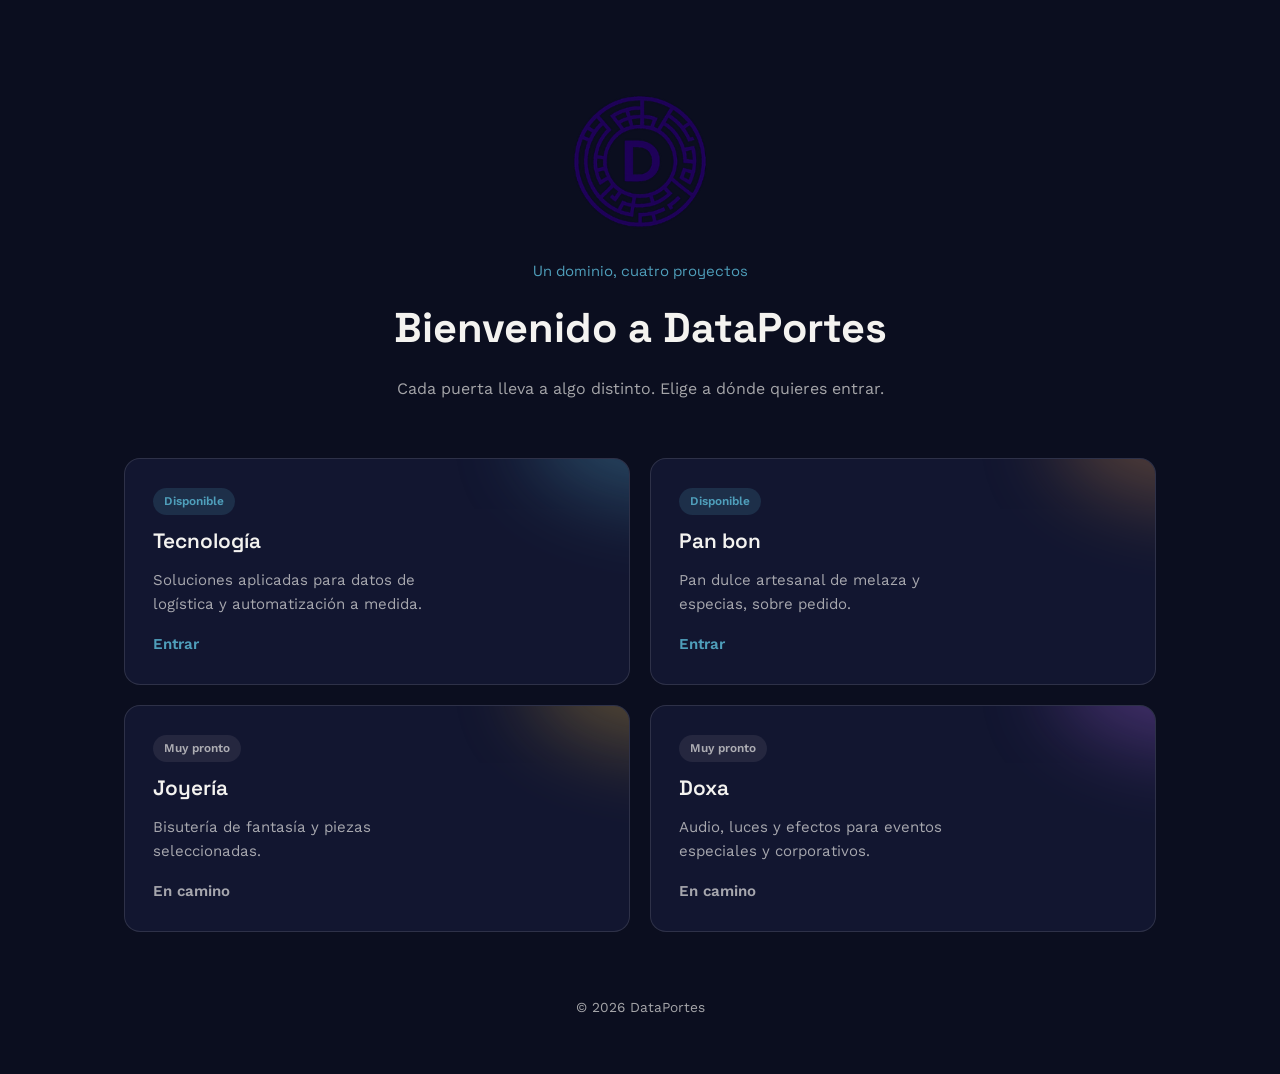
==== commit 81a7f607: "Update door section in index.html" ====
--- a/index.html
+++ b/index.html
@@ -32,14 +32,14 @@
       <span class="door-cta">Entrar</span>
     </a>
 
-    <div class="door door-soon door-spice" href="panbon/">
+        <a class="door door-live door-spice" href="panbon/">
       <div class="door-top">
         <span class="door-tag">Disponible</span>
       </div>
       <h2>Pan bon</h2>
       <p>Pan dulce artesanal de melaza y especias, sobre pedido.</p>
-      <span class="door-cta door-cta-soon">EntrarEn camino</span>
-    </div>
+      <span class="door-cta">Entrar</span>
+    </a>
 
     <div class="door door-soon door-gold">
       <div class="door-top">
